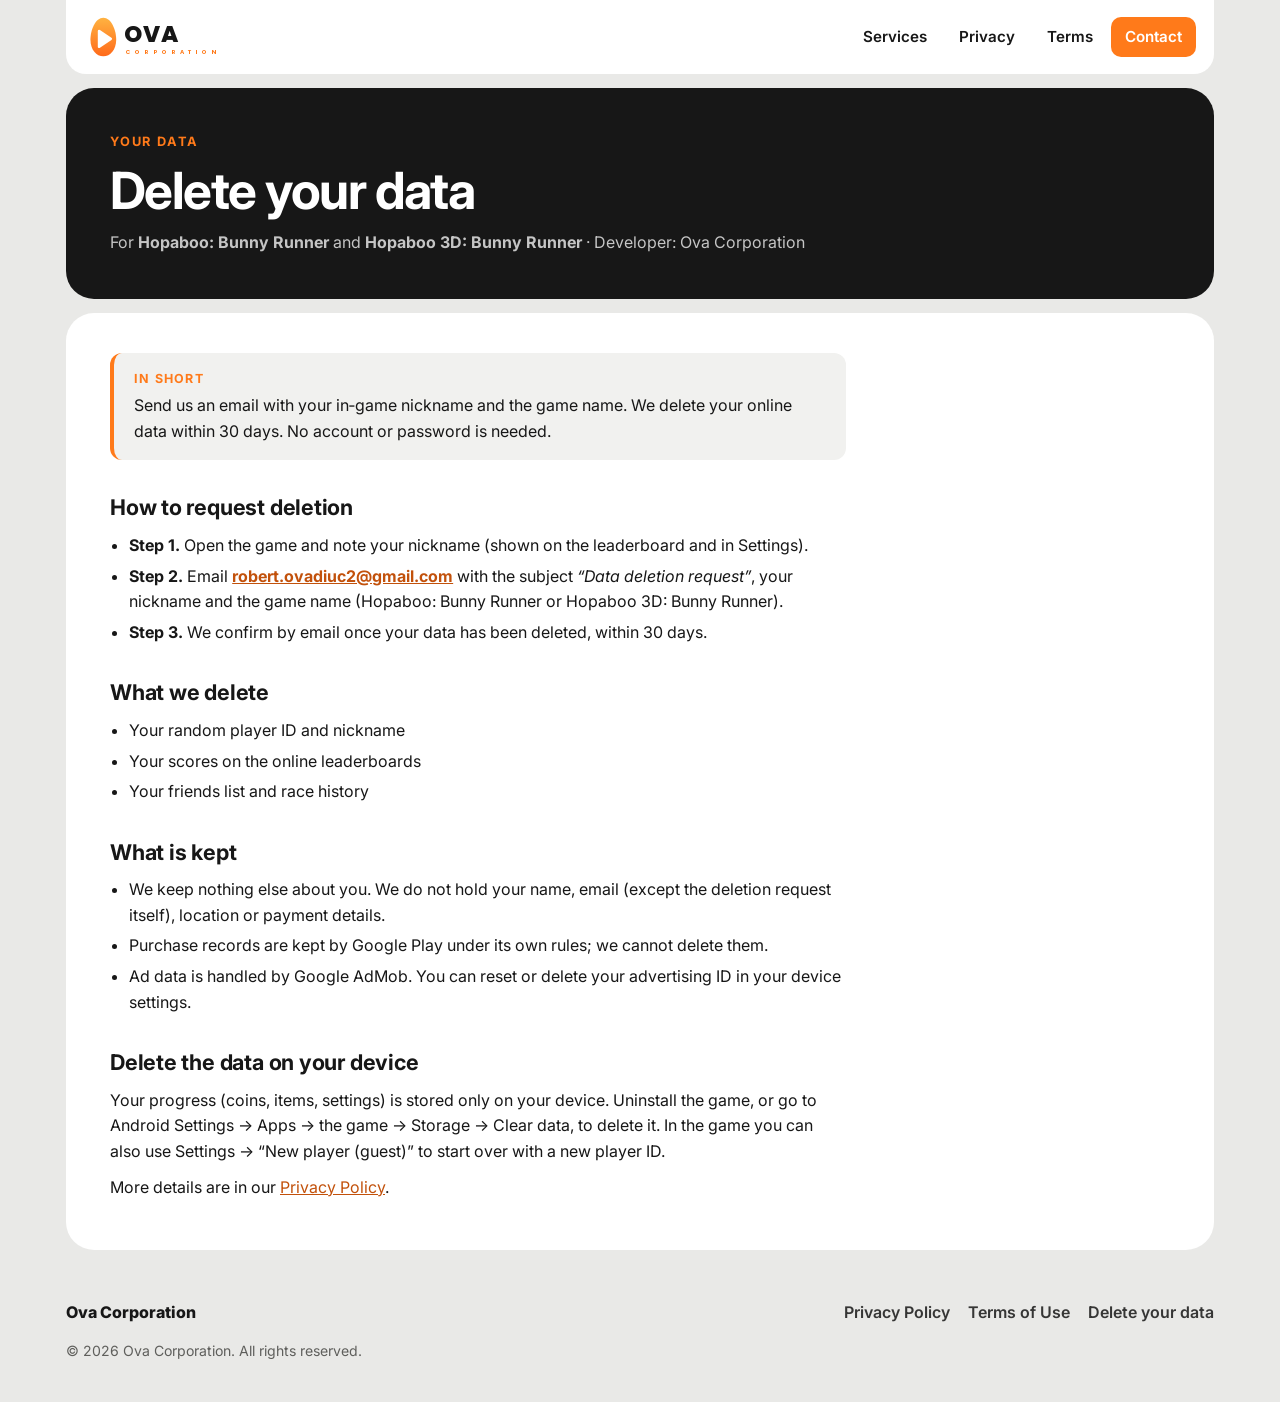
==== delete-data.html @ 03f25720 "Drop "Dash" from game names, add data deletion page" ====
<!doctype html>
<html lang="en">
<head>
<meta charset="utf-8">
<meta name="viewport" content="width=device-width, initial-scale=1">
<title>Delete your data – Ova Corporation</title>
<meta name="description" content="How to request deletion of your data from Hopaboo: Bunny Runner and Hopaboo 3D: Bunny Runner by Ova Corporation.">
<meta name="theme-color" content="#171717">
<link rel="icon" href="favicon.svg" type="image/svg+xml">
<link rel="preconnect" href="https://fonts.googleapis.com">
<link rel="preconnect" href="https://fonts.gstatic.com" crossorigin>
<link rel="stylesheet" href="https://fonts.googleapis.com/css2?family=Inter:wght@400;500;600;700;800&family=Poppins:wght@700;800&display=swap">
<link rel="stylesheet" href="styles.css">
</head>
<body>
<nav class="nav">
  <a class="brand" href="./" aria-label="Ova Corporation home">
    <svg viewBox="0 0 300 100" class="logo" role="img" aria-label="Ova Corporation"><defs><linearGradient id="lg" x1="0" y1="0" x2="0" y2="1"><stop offset="0" stop-color="#ffb341"/><stop offset="1" stop-color="#ff6a1a"/></linearGradient></defs>
      <path d="M42 8C59 8 70 34 70 56C70 78 57 92 42 92C27 92 14 78 14 56C14 34 25 8 42 8Z" fill="url(#lg)"/>
      <path d="M33 37 L58 54 L33 71Z" fill="#fff" stroke="#fff" stroke-width="6" stroke-linejoin="round"/>
      <text x="88" y="60" font-family="Poppins,sans-serif" font-size="50" font-weight="800" letter-spacing="2" fill="currentColor">OVA</text>
      <text x="90" y="86" font-family="Poppins,sans-serif" font-size="12.5" font-weight="700" letter-spacing="8.2" fill="#ff7a1a">CORPORATION</text></svg>
  </a>
  <div class="links"><a href="./#services">Services</a><a href="privacy.html">Privacy</a><a href="terms.html">Terms</a><a class="navcta" href="./#contact">Contact</a></div>
</nav>

<header class="doc-head">
  <p class="kicker">Your data</p>
  <h1>Delete your data</h1>
  <p class="meta">For <strong>Hopaboo: Bunny Runner</strong> and <strong>Hopaboo 3D: Bunny Runner</strong> · Developer: Ova Corporation</p>
</header>

<main class="doc">
  <div class="summary"><strong>In short</strong>Send us an email with your in‑game nickname and the game name. We delete your online data within 30 days. No account or password is needed.</div>

  <h2>How to request deletion</h2>
  <ul>
    <li><strong>Step 1.</strong> Open the game and note your nickname (shown on the leaderboard and in Settings).</li>
    <li><strong>Step 2.</strong> Email <a class="mail" href="mailto:robert.ovadiuc2@gmail.com?subject=Data%20deletion%20request">robert.ovadiuc2@gmail.com</a> with the subject <em>“Data deletion request”</em>, your nickname and the game name (Hopaboo: Bunny Runner or Hopaboo 3D: Bunny Runner).</li>
    <li><strong>Step 3.</strong> We confirm by email once your data has been deleted, within 30 days.</li>
  </ul>

  <h2>What we delete</h2>
  <ul>
    <li>Your random player ID and nickname</li>
    <li>Your scores on the online leaderboards</li>
    <li>Your friends list and race history</li>
  </ul>

  <h2>What is kept</h2>
  <ul>
    <li>We keep nothing else about you. We do not hold your name, email (except the deletion request itself), location or payment details.</li>
    <li>Purchase records are kept by Google Play under its own rules; we cannot delete them.</li>
    <li>Ad data is handled by Google AdMob. You can reset or delete your advertising ID in your device settings.</li>
  </ul>

  <h2>Delete the data on your device</h2>
  <p>Your progress (coins, items, settings) is stored only on your device. Uninstall the game, or go to Android Settings → Apps → the game → Storage → Clear data, to delete it. In the game you can also use Settings → “New player (guest)” to start over with a new player ID.</p>

  <p>More details are in our <a href="privacy.html">Privacy Policy</a>.</p>
</main>

<footer class="foot">
  <div class="fb">Ova Corporation</div>
  <div class="fl"><a href="privacy.html">Privacy Policy</a><a href="terms.html">Terms of Use</a><a href="delete-data.html">Delete your data</a></div>
  <p>© 2026 Ova Corporation. All rights reserved.</p>
</footer>
</body>
</html>
---- styles.css ----
/* Ova Corporation – site styles (design "Mono + orange") */
:root{
  --bg:#e9e9e7; --card:#ffffff; --ink:#171717; --muted:#5f5f5c; --soft:#f1f1ef;
  --accent:#ff7a1a; --accent-ink:#ffffff; --radius:22px;
}
*{box-sizing:border-box}
html{scroll-behavior:smooth}
body{margin:0;background:var(--bg);color:var(--ink);font-family:'Inter',system-ui,-apple-system,'Segoe UI',sans-serif;line-height:1.6;overflow-x:hidden}
img{max-width:100%;display:block}
a{color:inherit}
:focus-visible{outline:3px solid var(--accent);outline-offset:3px}
.wrap{max-width:1148px;margin:0 auto}

/* Nav */
.nav{max-width:1148px;margin:0 auto;background:var(--card);border-radius:0 0 20px 20px;padding:14px 18px;display:flex;align-items:center;justify-content:space-between;gap:12px;flex-wrap:wrap}
.brand{display:block;text-decoration:none;color:var(--ink)}
.logo{height:46px;width:auto;display:block}
.links{display:flex;gap:4px;align-items:center;flex-wrap:wrap}
.links a{text-decoration:none;font-weight:600;font-size:.95rem;padding:8px 14px;border-radius:10px}
.links a:hover{background:var(--soft)}
.links .navcta{background:var(--accent);color:var(--accent-ink)}
.links .navcta:hover{background:#ff8c38}

/* Hero */
.hero{max-width:1148px;margin:14px auto 0;background:var(--ink);color:#fff;border-radius:28px;padding:56px 44px;display:grid;grid-template-columns:1.05fr .95fr;gap:48px;align-items:center}
.kicker,.eyebrow{margin:0 0 12px;font-weight:700;font-size:.8rem;letter-spacing:.14em;text-transform:uppercase;color:var(--accent)}
h1{margin:0;font-size:clamp(2.4rem,5.4vw,4.2rem);line-height:1.04;letter-spacing:-.03em}
h1 em{font-style:normal;color:var(--accent)}
.lead{font-size:1.15rem;margin:20px 0 28px;max-width:34rem;opacity:.85}
.ctas{display:flex;gap:12px;flex-wrap:wrap}
.cta{display:inline-block;text-decoration:none;font-weight:700;padding:13px 24px;border-radius:12px;background:var(--accent);color:var(--accent-ink)}
.cta:hover{filter:brightness(1.06)}
.cta.ghost{background:transparent;border:1px solid #ffffff40;color:#fff}
.code{border-radius:16px;overflow:hidden;background:#0e0f14;color:#d6deeb;box-shadow:0 30px 60px rgba(0,0,0,.35);border:1px solid #ffffff14}
.code .bar{display:flex;gap:7px;align-items:center;padding:12px 14px;background:#1a1c24}
.code .bar i{width:11px;height:11px;border-radius:50%;background:#ff5f57}.code .bar i:nth-child(2){background:#febc2e}.code .bar i:nth-child(3){background:#28c840}
.code .bar span{margin-left:10px;font:500 .8rem 'JetBrains Mono',monospace;opacity:.6}
.code pre{margin:0;padding:18px 20px 22px;font:400 .92rem/1.7 'JetBrains Mono',monospace;overflow-x:auto}
.k{color:#c792ea}.s{color:#ffb86c}.n{color:#f78c6c}.c{color:#7a8a8a}.f{color:#82aaff}

/* Stats */
.stats{max-width:1180px;margin:0 auto;padding:14px 16px 0;display:grid;grid-template-columns:repeat(4,1fr);gap:14px}
.stats div{background:var(--card);border-radius:var(--radius);padding:20px}
.stats div:nth-child(2){background:var(--accent);color:var(--accent-ink)}
.stats b{display:block;font-size:1.8rem;letter-spacing:-.02em}
.stats span{font-size:.9rem;opacity:.8}

/* Sections */
.section{max-width:1180px;margin:0 auto;padding:40px 16px 16px}
.section h2{margin:0 0 24px;font-size:clamp(1.8rem,3.6vw,2.7rem);letter-spacing:-.02em;line-height:1.1}
.grid{display:grid;grid-template-columns:2fr 1fr 1fr;gap:14px}
.svc{background:var(--card);border-radius:var(--radius);padding:24px}
.svc .ic{font-size:1.6rem;display:inline-grid;place-items:center;width:52px;height:52px;border-radius:14px;background:var(--soft)}
.svc h3{margin:14px 0 6px;font-size:1.12rem}
.svc p{margin:0;font-size:.95rem;color:var(--muted)}
.svc:first-child{grid-row:span 2;background:var(--ink);color:#fff;display:flex;flex-direction:column;justify-content:flex-end;min-height:260px}
.svc:first-child p{color:#cfcfcb}
.svc:first-child .ic{background:var(--accent)}
.svc:last-child{grid-column:span 2}
.items{display:grid;grid-template-columns:1fr 1fr;gap:14px}
.item{display:block;text-decoration:none;background:var(--card);border-radius:var(--radius);overflow:hidden;transition:transform .2s}
.item:hover{transform:translateY(-3px)}
.item img{width:100%;height:auto;aspect-ratio:1024/500;object-fit:cover}
.item div{padding:16px 20px}
.item h3{margin:0;font-size:1.15rem}
.item p{margin:2px 0 0;color:var(--muted);font-size:.92rem}
.steps{list-style:none;margin:0;padding:0;display:grid;grid-template-columns:repeat(4,1fr);gap:14px}
.steps li{background:var(--card);border-radius:var(--radius);padding:22px}
.steps b{font:600 .9rem 'JetBrains Mono',monospace;color:var(--accent)}
.steps h3{margin:8px 0 6px;font-size:1.1rem}
.steps p{margin:0;color:var(--muted);font-size:.95rem}
.tech{list-style:none;margin:22px 0 0;padding:0;display:flex;flex-wrap:wrap;gap:8px}
.tech li{background:var(--card);padding:6px 14px;border-radius:999px;font-size:.88rem;font-weight:600}
.contact{max-width:1148px;margin:40px auto;background:var(--accent);color:var(--accent-ink);border-radius:28px;text-align:center;padding:64px 20px}
.contact h2{margin:0 0 10px;font-size:clamp(1.8rem,3.6vw,2.7rem);letter-spacing:-.02em}
.contact p{margin:0 0 24px;opacity:.92}
.contact .cta{background:var(--ink)}

/* Footer */
.foot{max-width:1180px;margin:0 auto;padding:10px 16px 40px;display:flex;flex-wrap:wrap;justify-content:space-between;gap:14px 28px;align-items:center}
.fb{font-weight:800}
.fl{display:flex;gap:18px;flex-wrap:wrap}
.fl a{text-decoration:none;font-weight:600;opacity:.85}
.fl a:hover{color:var(--accent);opacity:1}
.foot p{flex-basis:100%;margin:0;font-size:.88rem;color:var(--muted)}

/* Legal pages */
.doc-head{max-width:1148px;margin:14px auto 0;background:var(--ink);color:#fff;border-radius:28px;padding:44px}
.doc-head h1{font-size:clamp(2rem,4.6vw,3.2rem)}
.doc-head .meta{margin:12px 0 0;opacity:.75}
.doc{max-width:1148px;margin:14px auto 40px;background:var(--card);border-radius:28px;padding:40px 44px}
.doc>*{max-width:46rem}
.doc .summary{background:var(--soft);border-left:4px solid var(--accent);border-radius:12px;padding:16px 20px;margin-bottom:8px}
.doc .summary strong{display:block;font-size:.78rem;letter-spacing:.1em;text-transform:uppercase;color:var(--accent);margin-bottom:4px}
.doc h2{font-size:1.35rem;margin:30px 0 8px;letter-spacing:-.01em}
.doc p,.doc ul{margin:0 0 10px}
.doc ul{padding-left:1.2rem}
.doc li{margin-bottom:5px}
.doc a{color:#c2510b}
.mail{font-weight:700;word-break:break-all}

/* 404 */
.nf{max-width:1148px;margin:14px auto 40px;background:var(--ink);color:#fff;border-radius:28px;padding:80px 24px;text-align:center}
.nf h1{font-size:clamp(4rem,14vw,8rem);color:var(--accent)}
.nf p{opacity:.85;margin:6px 0 26px}

@media (max-width:900px){
  .hero{grid-template-columns:1fr;margin:14px 16px 0;padding:32px 22px;gap:30px}
  .stats{grid-template-columns:1fr 1fr}
  .grid{grid-template-columns:1fr 1fr}
  .svc:first-child{grid-row:auto;min-height:0}
  .svc:last-child{grid-column:auto}
  .steps{grid-template-columns:1fr 1fr}
  .items{grid-template-columns:1fr}
  .contact,.doc-head,.doc,.nf{margin-left:16px;margin-right:16px}
  .doc-head{padding:30px 22px}
  .doc{padding:26px 22px}
}
@media (max-width:560px){
  .grid,.steps{grid-template-columns:1fr}
  .nav{justify-content:center;border-radius:0 0 16px 16px}
  .links a{padding:6px 9px;font-size:.88rem}
  .code pre{font-size:.8rem}
}
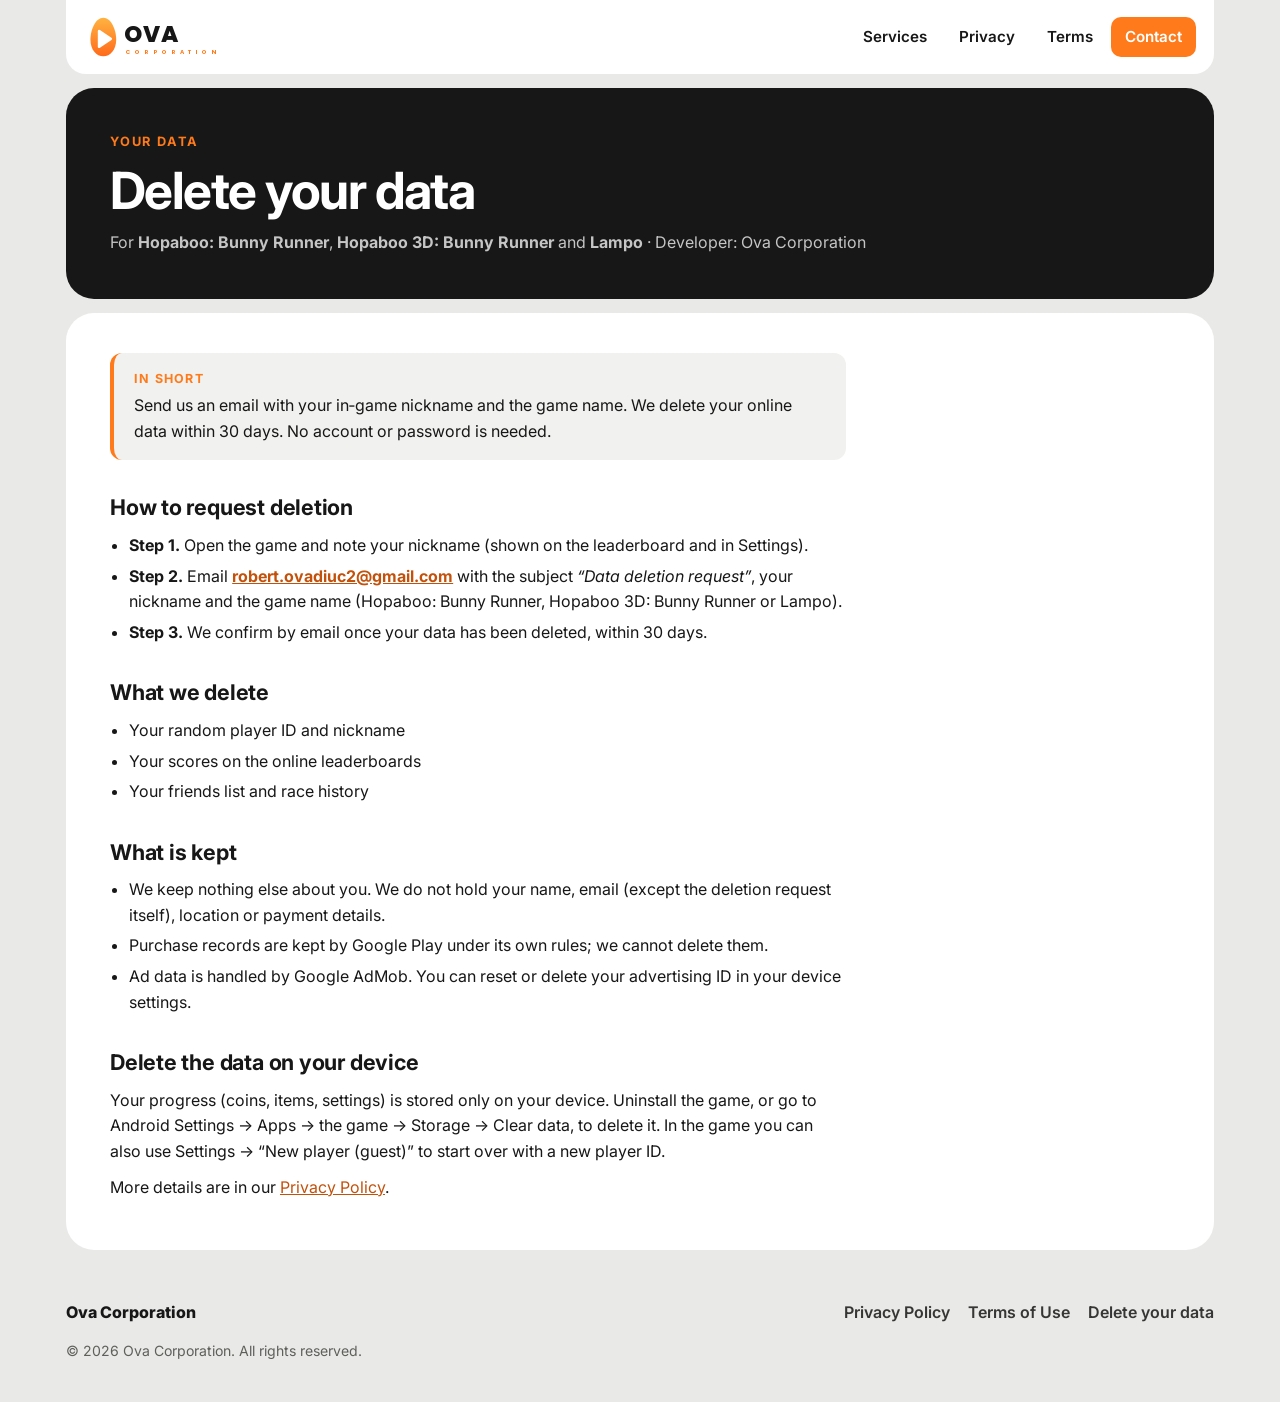
==== commit 6bb65daf: "Add Lampo to privacy policy, terms and data deletion" ====
--- a/delete-data.html
+++ b/delete-data.html
@@ -4,7 +4,7 @@
 <meta charset="utf-8">
 <meta name="viewport" content="width=device-width, initial-scale=1">
 <title>Delete your data – Ova Corporation</title>
-<meta name="description" content="How to request deletion of your data from Hopaboo: Bunny Runner and Hopaboo 3D: Bunny Runner by Ova Corporation.">
+<meta name="description" content="How to request deletion of your data from Hopaboo: Bunny Runner, Hopaboo 3D: Bunny Runner and Lampo by Ova Corporation.">
 <meta name="theme-color" content="#171717">
 <link rel="icon" href="favicon.svg" type="image/svg+xml">
 <link rel="preconnect" href="https://fonts.googleapis.com">
@@ -27,7 +27,7 @@
 <header class="doc-head">
   <p class="kicker">Your data</p>
   <h1>Delete your data</h1>
-  <p class="meta">For <strong>Hopaboo: Bunny Runner</strong> and <strong>Hopaboo 3D: Bunny Runner</strong> · Developer: Ova Corporation</p>
+  <p class="meta">For <strong>Hopaboo: Bunny Runner</strong>, <strong>Hopaboo 3D: Bunny Runner</strong> and <strong>Lampo</strong> · Developer: Ova Corporation</p>
 </header>
 
 <main class="doc">
@@ -36,7 +36,7 @@
   <h2>How to request deletion</h2>
   <ul>
     <li><strong>Step 1.</strong> Open the game and note your nickname (shown on the leaderboard and in Settings).</li>
-    <li><strong>Step 2.</strong> Email <a class="mail" href="mailto:robert.ovadiuc2@gmail.com?subject=Data%20deletion%20request">robert.ovadiuc2@gmail.com</a> with the subject <em>“Data deletion request”</em>, your nickname and the game name (Hopaboo: Bunny Runner or Hopaboo 3D: Bunny Runner).</li>
+    <li><strong>Step 2.</strong> Email <a class="mail" href="mailto:robert.ovadiuc2@gmail.com?subject=Data%20deletion%20request">robert.ovadiuc2@gmail.com</a> with the subject <em>“Data deletion request”</em>, your nickname and the game name (Hopaboo: Bunny Runner, Hopaboo 3D: Bunny Runner or Lampo).</li>
     <li><strong>Step 3.</strong> We confirm by email once your data has been deleted, within 30 days.</li>
   </ul>
 
